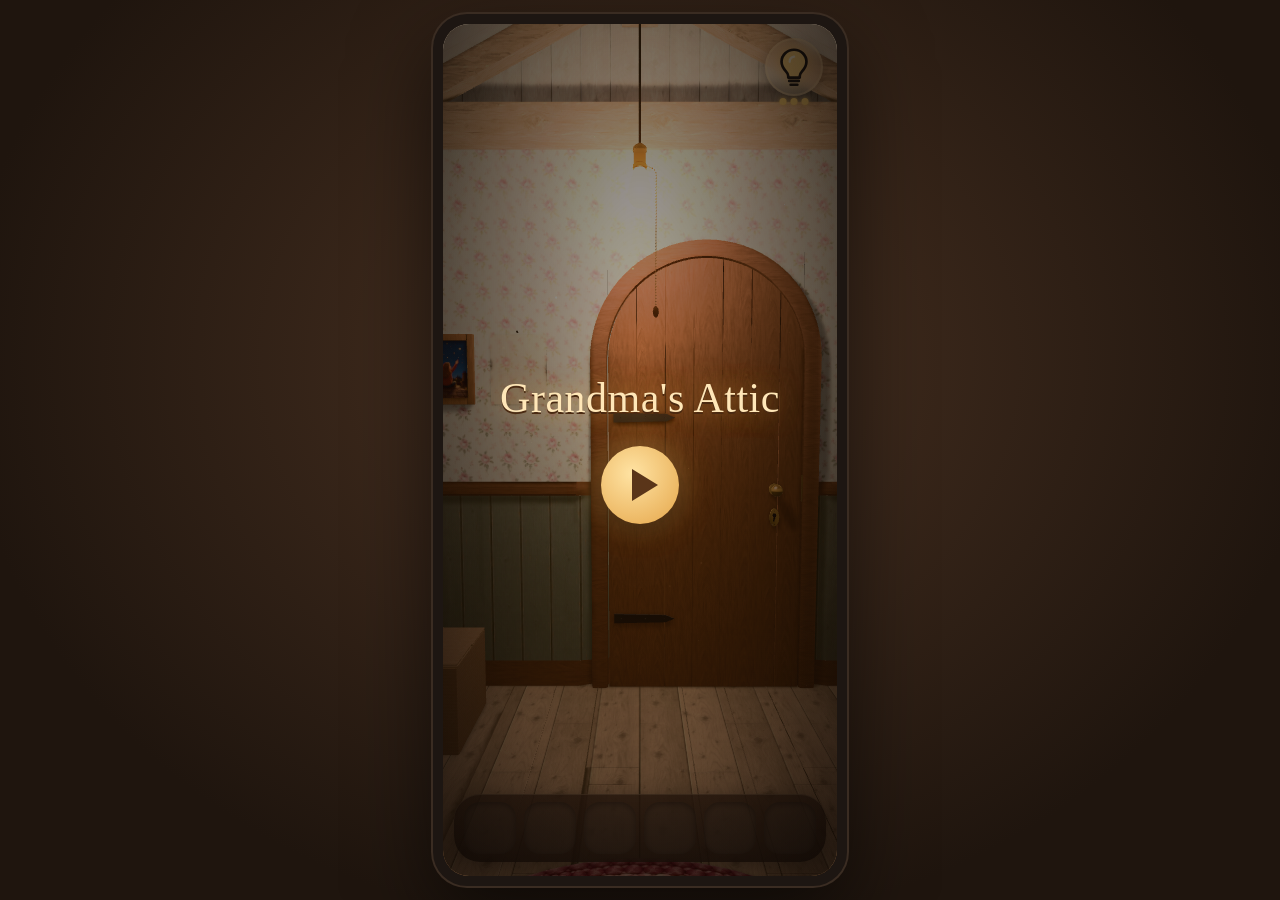
==== frame.html @ 28994080 "Grandma's Attic web build (packed) Co-Authored-By: Claude Opus 5.5 <noreply@anthropic.com>" ====
<!doctype html>
<html lang="en">
<head>
  <meta charset="utf-8" />
  <meta name="viewport" content="width=device-width, initial-scale=1" />
  <title>Grandma's Attic</title>
  <script>
    // ?page=<name>.html is the page that sent the computer here (none = index.html); the rest of
    // the query is that page's own. A phone that lands here goes straight to that page.
    const q = new URLSearchParams(location.search);
    const page = /^[\w-]+\.html$/.test(q.get("page") || "") ? q.get("page") : "";
    q.delete("page");
    const rest = q.toString(); // not q.size: Safari before 17 has no size
    const inner = "./" + page + (rest ? "?" + rest : "");
    if (!matchMedia("(hover: hover) and (pointer: fine)").matches) location.replace(inner);
  </script>
  <style>
    /* The game is portrait mobile; on a computer it plays in a phone-shaped frame (390 x 844,
       an iPhone 14 screen) scaled to the window height. Mouse drag = finger swipe. */
    html, body { margin: 0; height: 100%; background: #2b1d14; overflow: hidden; }
    body { display: flex; align-items: center; justify-content: center;
      background: radial-gradient(ellipse at 50% 40%, #4a3222, #1f150e 75%); }
    .phone {
      height: min(calc(100vh - 48px), 900px); aspect-ratio: 390 / 844;
      border-radius: 34px; padding: 10px; background: #1d1612;
      box-shadow: 0 0 0 2px #3a2c22, 0 30px 80px rgba(0, 0, 0, 0.6);
    }
    iframe { width: 100%; height: 100%; border: 0; border-radius: 26px; display: block; background: #120b07; }
  </style>
</head>
<body>
  <div class="phone"><iframe id="game" title="Grandma's Attic" allow="autoplay; fullscreen"></iframe></div>
  <script>
    const f = document.getElementById("game");
    f.src = inner;
    f.addEventListener("load", () => f.focus());
  </script>
</body>
</html>
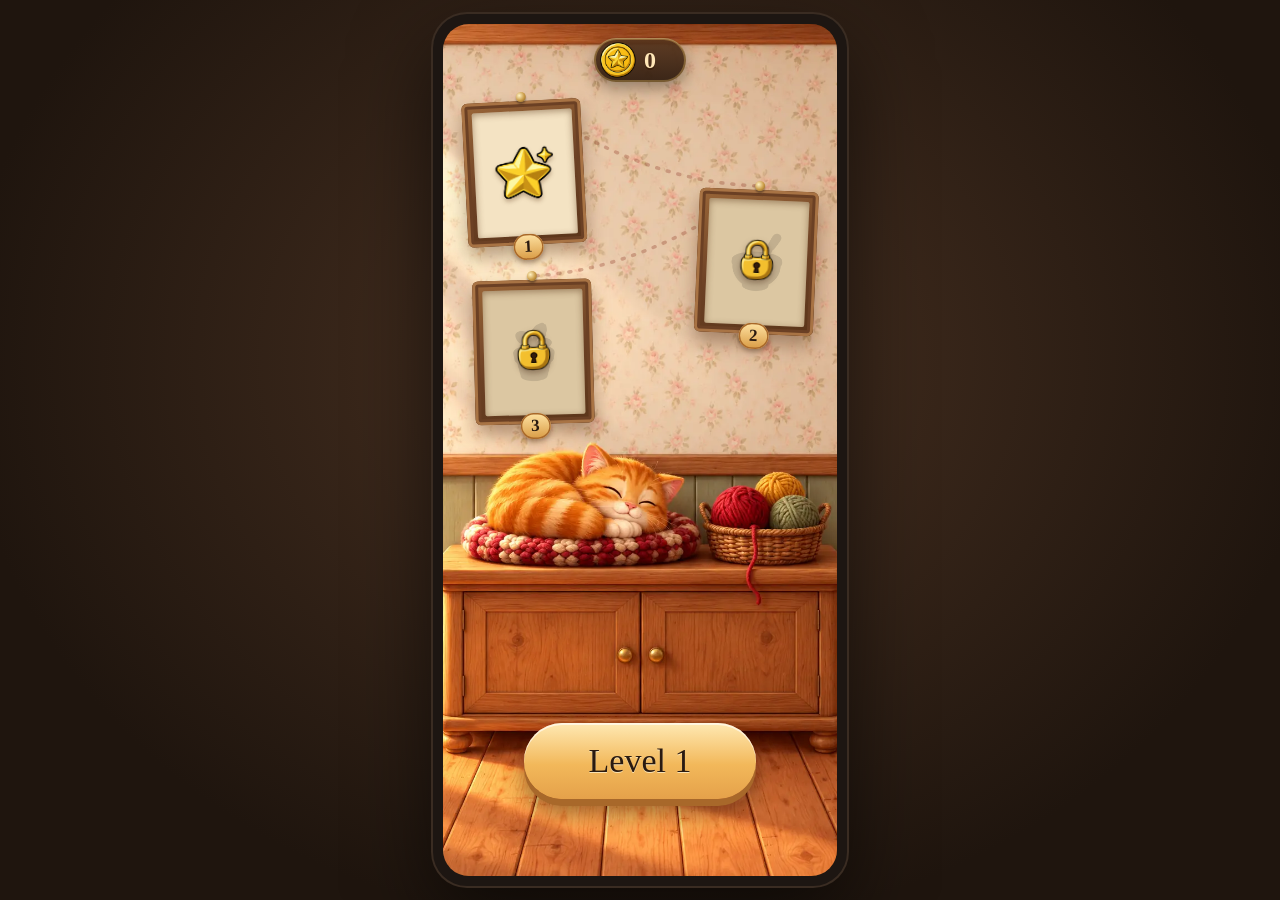
==== commit c53f5224: "Three rooms and grandma's wall: the link opens the home screen Co-Authored-By: Claude Opus 5.5 <nore" ====
--- a/frame.html
+++ b/frame.html
@@ -3,7 +3,7 @@
 <head>
   <meta charset="utf-8" />
   <meta name="viewport" content="width=device-width, initial-scale=1" />
-  <title>Grandma's Attic</title>
+  <title>Grandma's House</title>
   <script>
     // ?page=<name>.html is the page that sent the computer here (none = index.html); the rest of
     // the query is that page's own. A phone that lands here goes straight to that page.
@@ -29,7 +29,7 @@
   </style>
 </head>
 <body>
-  <div class="phone"><iframe id="game" title="Grandma's Attic" allow="autoplay; fullscreen"></iframe></div>
+  <div class="phone"><iframe id="game" title="Grandma's House" allow="autoplay; fullscreen"></iframe></div>
   <script>
     const f = document.getElementById("game");
     f.src = inner;
